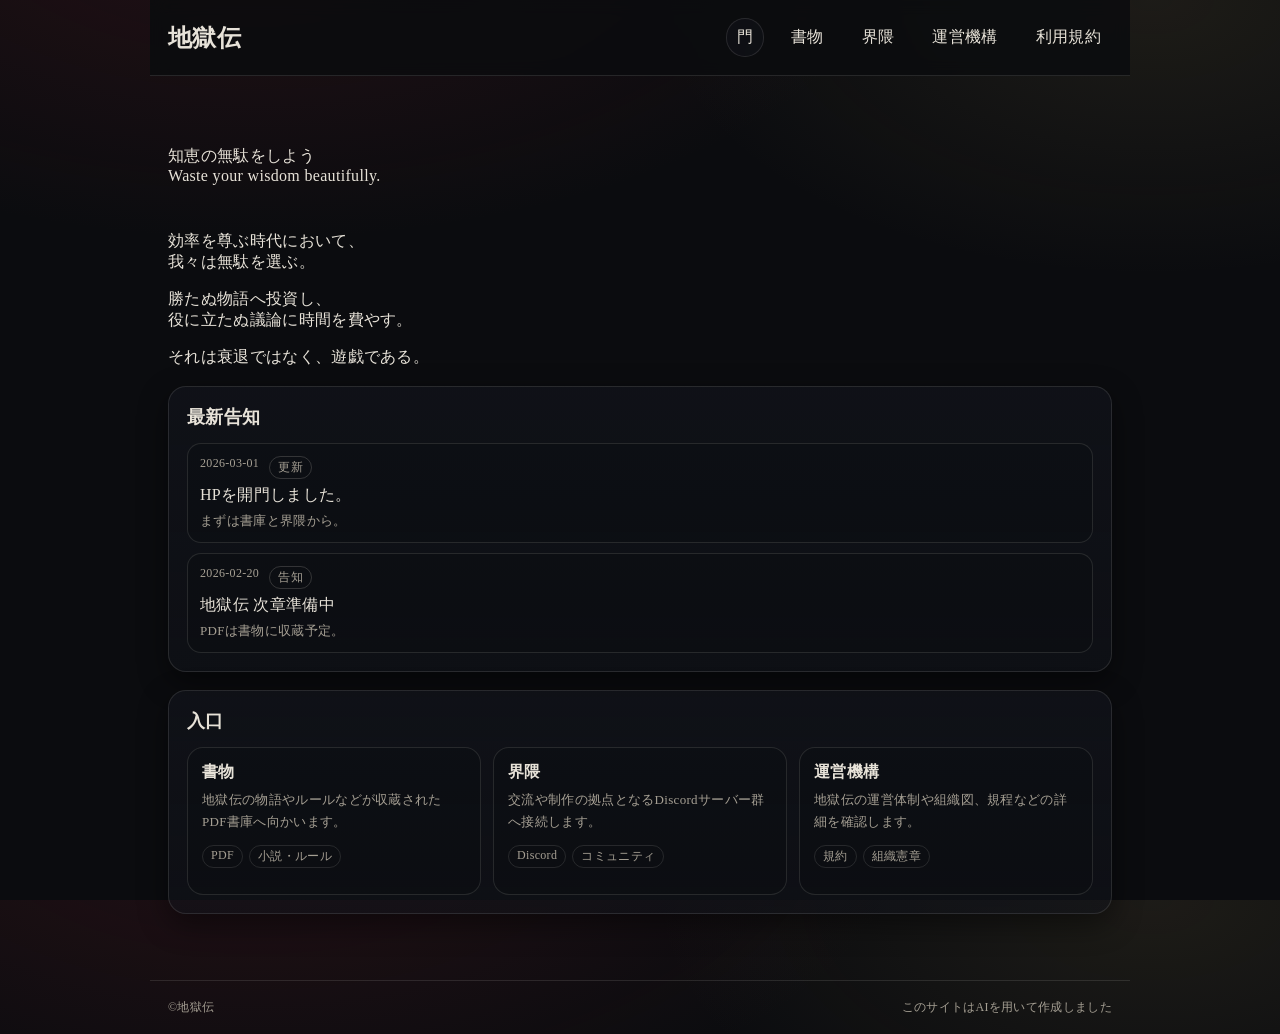
==== index.html @ cf4b182b "Initial commit for Vercel deployment" ====
<!doctype html>
<html lang="ja">

<head>
  <meta charset="utf-8">
  <meta name="viewport" content="width=device-width,initial-scale=1">
  <title>知恵の無駄をしよう｜地獄伝</title>
  <link rel="stylesheet" href="assets/style.css">
</head>

<body>

  <div class="noise"></div>

  <header class="wrap header">
    <div class="brand">地獄伝</div>
    <nav class="nav">
      <a href="index.html" aria-current="page">門</a>
      <a href="scroll.html">書物</a>
      <a href="realms.html">界隈</a>
      <a href="order.html">運営機構</a>
      <a href="terms.html">利用規約</a>
    </nav>
  </header>

  <main class="wrap">

    <section class="hero center">
      <div class="vertical">
        知恵の無駄をしよう
      </div>
      <div class="subtitle">
        Waste your wisdom beautifully.
      </div>
    </section>

    <section class="manifestoBlock">
      <p>
        効率を尊ぶ時代において、<br>
        我々は無駄を選ぶ。
      </p>
      <p>
        勝たぬ物語へ投資し、<br>
        役に立たぬ議論に時間を費やす。
      </p>
      <p class="small">
        それは衰退ではなく、遊戯である。
      </p>
    </section>

    <section class="panel">
      <h2>最新告知</h2>
      <div id="newsList" class="list"></div>
    </section>

    <section class="panel">
      <div class="panelHead">
        <h2>入口</h2>
      </div>
      <div class="grid">
        <a class="card" href="scroll.html" style="display:block;">
          <h3 class="title">書物</h3>
          <p class="desc">地獄伝の物語やルールなどが収蔵されたPDF書庫へ向かいます。</p>
          <div class="tags">
            <span class="tag">PDF</span>
            <span class="tag">小説・ルール</span>
          </div>
        </a>
        <a class="card" href="realms.html" style="display:block;">
          <h3 class="title">界隈</h3>
          <p class="desc">交流や制作の拠点となるDiscordサーバー群へ接続します。</p>
          <div class="tags">
            <span class="tag">Discord</span>
            <span class="tag">コミュニティ</span>
          </div>
        </a>
        <a class="card" href="order.html" style="display:block;">
          <h3 class="title">運営機構</h3>
          <p class="desc">地獄伝の運営体制や組織図、規程などの詳細を確認します。</p>
          <div class="tags">
            <span class="tag">規約</span>
            <span class="tag">組織憲章</span>
          </div>
        </a>
      </div>
    </section>

  </main>

  <footer class="wrap footer" style="display:flex; justify-content:space-between; align-items:center;">
    <span class="muted">©地獄伝</span>
    <span class="muted" style="font-size:12px;">このサイトはAIを用いて作成しました</span>
  </footer>

  <script src="assets/data.js"></script>
  <script src="assets/app.js"></script>
  <script>renderNews(3);</script>
</body>

</html>
---- assets/style.css ----
/* assets/style.css */
:root {
  --bg: #0b0c0f;
  /* 墨黒 */
  --paper: #11131a;
  /* 墨の層 */
  --text: #e7e2d8;
  /* 生成り */
  --muted: #a59f93;
  --crimson: #7a1f2b;
  /* 深紅 */
  --gold: #8a7a4b;
  /* 鈍金 */
  --line: rgba(231, 226, 216, .12);
  --shadow: 0 10px 30px rgba(0, 0, 0, .45);
}

* {
  box-sizing: border-box
}

html,
body {
  height: 100%
}

body {
  margin: 0;
  background: radial-gradient(1200px 600px at 20% -10%, rgba(122, 31, 43, .22), transparent 55%),
    radial-gradient(900px 500px at 90% 0%, rgba(138, 122, 75, .14), transparent 55%),
    var(--bg);
  color: var(--text);
  font-family: "Hiragino Mincho ProN", "Yu Mincho", "Noto Serif JP", serif;
  letter-spacing: .02em;
}

a {
  color: inherit;
  text-decoration: none
}

a:hover {
  opacity: .9
}

.wrap {
  max-width: 980px;
  margin: 0 auto;
  padding: 18px 18px
}

.header {
  display: flex;
  align-items: center;
  justify-content: space-between;
  border-bottom: 1px solid var(--line);
  position: sticky;
  top: 0;
  background: rgba(11, 12, 15, .85);
  backdrop-filter: blur(8px);
}

.brand {
  font-size: 24px;
  font-weight: bold;
  color: var(--text)
}

.nav {
  display: flex;
  gap: 16px
}

.nav a {
  padding: 8px 10px;
  border: 1px solid transparent;
  border-radius: 999px
}

.nav a[aria-current="page"] {
  border-color: var(--line);
  background: rgba(17, 19, 26, .6)
}

.hero {
  padding: 52px 0 30px
}

.slogan {
  font-size: 42px;
  margin: 0 0 14px;
  text-shadow: 0 2px 0 rgba(0, 0, 0, .5);
}

.manifesto {
  margin: 0 0 10px;
  color: var(--text);
  line-height: 1.9;
}

.sub {
  color: var(--muted);
  font-size: 13px
}

.panel {
  margin: 18px 0;
  padding: 18px;
  border: 1px solid var(--line);
  border-radius: 18px;
  background: linear-gradient(180deg, rgba(17, 19, 26, .78), rgba(17, 19, 26, .56));
  box-shadow: var(--shadow);
}

.panelHead {
  display: flex;
  align-items: center;
  justify-content: space-between
}

.panel h2 {
  margin: 0;
  font-size: 18px
}

.more {
  color: var(--muted);
  font-size: 13px;
  border-bottom: 1px solid transparent
}

.more:hover {
  border-bottom-color: var(--line)
}

.list {
  display: flex;
  flex-direction: column;
  gap: 10px;
  margin-top: 14px
}

.item {
  padding: 12px 12px;
  border: 1px solid var(--line);
  border-radius: 14px;
  background: rgba(11, 12, 15, .35);
}

.item .meta {
  font-size: 12px;
  color: var(--muted);
  display: flex;
  gap: 10px
}

.badge {
  display: inline-flex;
  align-items: center;
  padding: 2px 8px;
  border-radius: 999px;
  border: 1px solid rgba(231, 226, 216, .18);
  color: var(--muted);
  font-size: 12px
}

.badge.crimson {
  border-color: rgba(122, 31, 43, .5);
  color: #d4b5ba
}

.badge.gold {
  border-color: rgba(138, 122, 75, .5);
  color: #d8d0b3
}

.searchRow {
  margin-top: 14px
}

.input {
  width: 100%;
  padding: 12px 14px;
  border-radius: 14px;
  border: 1px solid var(--line);
  outline: none;
  color: var(--text);
  background: rgba(11, 12, 15, .35);
  font-family: inherit;
}

.grid {
  margin-top: 14px;
  display: grid;
  grid-template-columns: repeat(3, 1fr);
  gap: 12px;
}

.card {
  padding: 14px;
  border-radius: 16px;
  border: 1px solid var(--line);
  background: rgba(11, 12, 15, .35);
  transition: transform .12s ease;
}

.card:hover {
  transform: translateY(-2px);
  border-color: rgba(122, 31, 43, .5);
}

.card .title {
  font-size: 16px;
  margin: 0 0 6px
}

.card .desc {
  margin: 0 0 12px;
  color: var(--muted);
  font-size: 13px;
  line-height: 1.7
}

.tags {
  display: flex;
  flex-wrap: wrap;
  gap: 6px;
  margin: 0 0 12px
}

.tag {
  font-size: 12px;
  color: var(--muted);
  border: 1px solid var(--line);
  border-radius: 999px;
  padding: 2px 8px
}

.btn {
  display: inline-flex;
  align-items: center;
  justify-content: center;
  padding: 10px 12px;
  border-radius: 12px;
  border: 1px solid rgba(122, 31, 43, .55);
  background: rgba(122, 31, 43, .18);
}

.btn:hover {
  background: rgba(122, 31, 43, .26)
}

.note {
  margin: 10px 4px 0;
  color: var(--muted);
  font-size: 12px
}

.footer {
  border-top: 1px solid var(--line);
  margin-top: 30px
}

.muted {
  color: var(--muted);
  font-size: 12px
}

@media (max-width: 860px) {
  .grid {
    grid-template-columns: 1fr
  }

  .slogan {
    font-size: 34px
  }
}
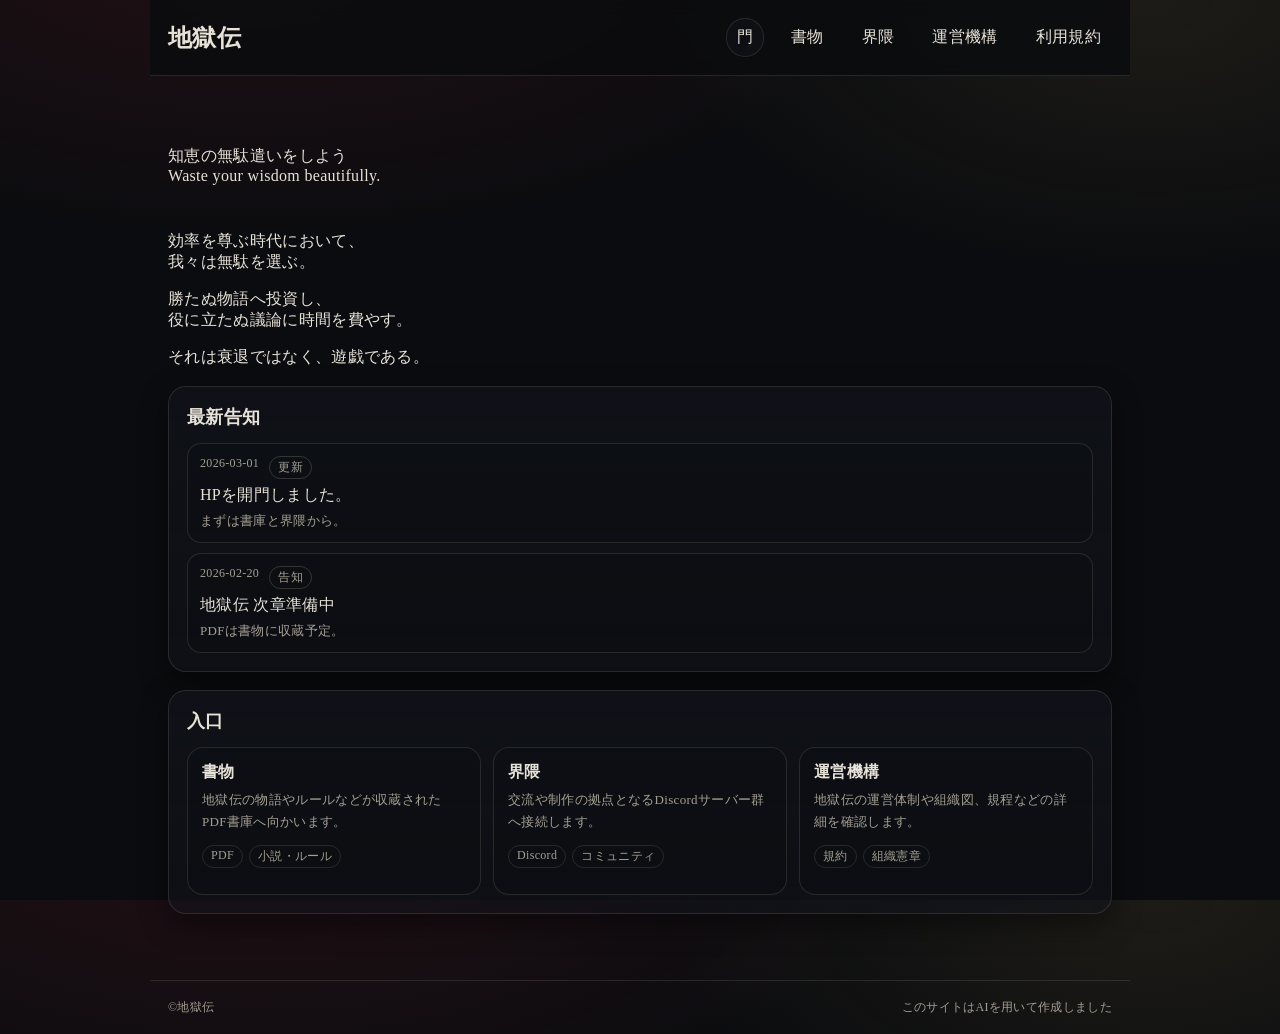
==== commit 9da2bd76: "Add files via upload" ====
--- a/index.html
+++ b/index.html
@@ -1,100 +1,101 @@
-<!doctype html>
-<html lang="ja">
-
-<head>
-  <meta charset="utf-8">
-  <meta name="viewport" content="width=device-width,initial-scale=1">
-  <title>知恵の無駄をしよう｜地獄伝</title>
-  <link rel="stylesheet" href="assets/style.css">
-</head>
-
-<body>
-
-  <div class="noise"></div>
-
-  <header class="wrap header">
-    <div class="brand">地獄伝</div>
-    <nav class="nav">
-      <a href="index.html" aria-current="page">門</a>
-      <a href="scroll.html">書物</a>
-      <a href="realms.html">界隈</a>
-      <a href="order.html">運営機構</a>
-      <a href="terms.html">利用規約</a>
-    </nav>
-  </header>
-
-  <main class="wrap">
-
-    <section class="hero center">
-      <div class="vertical">
-        知恵の無駄をしよう
-      </div>
-      <div class="subtitle">
-        Waste your wisdom beautifully.
-      </div>
-    </section>
-
-    <section class="manifestoBlock">
-      <p>
-        効率を尊ぶ時代において、<br>
-        我々は無駄を選ぶ。
-      </p>
-      <p>
-        勝たぬ物語へ投資し、<br>
-        役に立たぬ議論に時間を費やす。
-      </p>
-      <p class="small">
-        それは衰退ではなく、遊戯である。
-      </p>
-    </section>
-
-    <section class="panel">
-      <h2>最新告知</h2>
-      <div id="newsList" class="list"></div>
-    </section>
-
-    <section class="panel">
-      <div class="panelHead">
-        <h2>入口</h2>
-      </div>
-      <div class="grid">
-        <a class="card" href="scroll.html" style="display:block;">
-          <h3 class="title">書物</h3>
-          <p class="desc">地獄伝の物語やルールなどが収蔵されたPDF書庫へ向かいます。</p>
-          <div class="tags">
-            <span class="tag">PDF</span>
-            <span class="tag">小説・ルール</span>
-          </div>
-        </a>
-        <a class="card" href="realms.html" style="display:block;">
-          <h3 class="title">界隈</h3>
-          <p class="desc">交流や制作の拠点となるDiscordサーバー群へ接続します。</p>
-          <div class="tags">
-            <span class="tag">Discord</span>
-            <span class="tag">コミュニティ</span>
-          </div>
-        </a>
-        <a class="card" href="order.html" style="display:block;">
-          <h3 class="title">運営機構</h3>
-          <p class="desc">地獄伝の運営体制や組織図、規程などの詳細を確認します。</p>
-          <div class="tags">
-            <span class="tag">規約</span>
-            <span class="tag">組織憲章</span>
-          </div>
-        </a>
-      </div>
-    </section>
-
-  </main>
-
-  <footer class="wrap footer" style="display:flex; justify-content:space-between; align-items:center;">
-    <span class="muted">©地獄伝</span>
-    <span class="muted" style="font-size:12px;">このサイトはAIを用いて作成しました</span>
-  </footer>
-
-  <script src="assets/data.js"></script>
-  <script src="assets/app.js"></script>
-  <script>renderNews(3);</script>
-</body>
-
+<!doctype html>
+<html lang="ja">
+
+<head>
+  <meta charset="utf-8">
+  <meta name="viewport" content="width=device-width,initial-scale=1">
+  <title>門｜地獄伝</title>
+  <link rel="icon" href="images/favicon.jpeg">
+  <link rel="stylesheet" href="assets/style.css">
+</head>
+
+<body>
+
+  <div class="noise"></div>
+
+  <header class="wrap header">
+    <div class="brand">地獄伝</div>
+    <nav class="nav">
+      <a href="index.html" aria-current="page">門</a>
+      <a href="scroll.html">書物</a>
+      <a href="realms.html">界隈</a>
+      <a href="order.html">運営機構</a>
+      <a href="terms.html">利用規約</a>
+    </nav>
+  </header>
+
+  <main class="wrap">
+
+    <section class="hero center">
+      <div class="vertical">
+        知恵の無駄遣いをしよう
+      </div>
+      <div class="subtitle">
+        Waste your wisdom beautifully.
+      </div>
+    </section>
+
+    <section class="manifestoBlock">
+      <p>
+        効率を尊ぶ時代において、<br>
+        我々は無駄を選ぶ。
+      </p>
+      <p>
+        勝たぬ物語へ投資し、<br>
+        役に立たぬ議論に時間を費やす。
+      </p>
+      <p class="small">
+        それは衰退ではなく、遊戯である。
+      </p>
+    </section>
+
+    <section class="panel">
+      <h2>最新告知</h2>
+      <div id="newsList" class="list"></div>
+    </section>
+
+    <section class="panel">
+      <div class="panelHead">
+        <h2>入口</h2>
+      </div>
+      <div class="grid">
+        <a class="card" href="scroll.html" style="display:block;">
+          <h3 class="title">書物</h3>
+          <p class="desc">地獄伝の物語やルールなどが収蔵されたPDF書庫へ向かいます。</p>
+          <div class="tags">
+            <span class="tag">PDF</span>
+            <span class="tag">小説・ルール</span>
+          </div>
+        </a>
+        <a class="card" href="realms.html" style="display:block;">
+          <h3 class="title">界隈</h3>
+          <p class="desc">交流や制作の拠点となるDiscordサーバー群へ接続します。</p>
+          <div class="tags">
+            <span class="tag">Discord</span>
+            <span class="tag">コミュニティ</span>
+          </div>
+        </a>
+        <a class="card" href="order.html" style="display:block;">
+          <h3 class="title">運営機構</h3>
+          <p class="desc">地獄伝の運営体制や組織図、規程などの詳細を確認します。</p>
+          <div class="tags">
+            <span class="tag">規約</span>
+            <span class="tag">組織憲章</span>
+          </div>
+        </a>
+      </div>
+    </section>
+
+  </main>
+
+  <footer class="wrap footer" style="display:flex; justify-content:space-between; align-items:center;">
+    <span class="muted">©地獄伝</span>
+    <span class="muted" style="font-size:12px;">このサイトはAIを用いて作成しました</span>
+  </footer>
+
+  <script src="assets/data.js"></script>
+  <script src="assets/app.js"></script>
+  <script>renderNews(3);</script>
+</body>
+
 </html>
--- a/assets/style.css
+++ b/assets/style.css
@@ -1,277 +1,351 @@
-/* assets/style.css */
-:root {
-  --bg: #0b0c0f;
-  /* 墨黒 */
-  --paper: #11131a;
-  /* 墨の層 */
-  --text: #e7e2d8;
-  /* 生成り */
-  --muted: #a59f93;
-  --crimson: #7a1f2b;
-  /* 深紅 */
-  --gold: #8a7a4b;
-  /* 鈍金 */
-  --line: rgba(231, 226, 216, .12);
-  --shadow: 0 10px 30px rgba(0, 0, 0, .45);
-}
-
-* {
-  box-sizing: border-box
-}
-
-html,
-body {
-  height: 100%
-}
-
-body {
-  margin: 0;
-  background: radial-gradient(1200px 600px at 20% -10%, rgba(122, 31, 43, .22), transparent 55%),
-    radial-gradient(900px 500px at 90% 0%, rgba(138, 122, 75, .14), transparent 55%),
-    var(--bg);
-  color: var(--text);
-  font-family: "Hiragino Mincho ProN", "Yu Mincho", "Noto Serif JP", serif;
-  letter-spacing: .02em;
-}
-
-a {
-  color: inherit;
-  text-decoration: none
-}
-
-a:hover {
-  opacity: .9
-}
-
-.wrap {
-  max-width: 980px;
-  margin: 0 auto;
-  padding: 18px 18px
-}
-
-.header {
-  display: flex;
-  align-items: center;
-  justify-content: space-between;
-  border-bottom: 1px solid var(--line);
-  position: sticky;
-  top: 0;
-  background: rgba(11, 12, 15, .85);
-  backdrop-filter: blur(8px);
-}
-
-.brand {
-  font-size: 24px;
-  font-weight: bold;
-  color: var(--text)
-}
-
-.nav {
-  display: flex;
-  gap: 16px
-}
-
-.nav a {
-  padding: 8px 10px;
-  border: 1px solid transparent;
-  border-radius: 999px
-}
-
-.nav a[aria-current="page"] {
-  border-color: var(--line);
-  background: rgba(17, 19, 26, .6)
-}
-
-.hero {
-  padding: 52px 0 30px
-}
-
-.slogan {
-  font-size: 42px;
-  margin: 0 0 14px;
-  text-shadow: 0 2px 0 rgba(0, 0, 0, .5);
-}
-
-.manifesto {
-  margin: 0 0 10px;
-  color: var(--text);
-  line-height: 1.9;
-}
-
-.sub {
-  color: var(--muted);
-  font-size: 13px
-}
-
-.panel {
-  margin: 18px 0;
-  padding: 18px;
-  border: 1px solid var(--line);
-  border-radius: 18px;
-  background: linear-gradient(180deg, rgba(17, 19, 26, .78), rgba(17, 19, 26, .56));
-  box-shadow: var(--shadow);
-}
-
-.panelHead {
-  display: flex;
-  align-items: center;
-  justify-content: space-between
-}
-
-.panel h2 {
-  margin: 0;
-  font-size: 18px
-}
-
-.more {
-  color: var(--muted);
-  font-size: 13px;
-  border-bottom: 1px solid transparent
-}
-
-.more:hover {
-  border-bottom-color: var(--line)
-}
-
-.list {
-  display: flex;
-  flex-direction: column;
-  gap: 10px;
-  margin-top: 14px
-}
-
-.item {
-  padding: 12px 12px;
-  border: 1px solid var(--line);
-  border-radius: 14px;
-  background: rgba(11, 12, 15, .35);
-}
-
-.item .meta {
-  font-size: 12px;
-  color: var(--muted);
-  display: flex;
-  gap: 10px
-}
-
-.badge {
-  display: inline-flex;
-  align-items: center;
-  padding: 2px 8px;
-  border-radius: 999px;
-  border: 1px solid rgba(231, 226, 216, .18);
-  color: var(--muted);
-  font-size: 12px
-}
-
-.badge.crimson {
-  border-color: rgba(122, 31, 43, .5);
-  color: #d4b5ba
-}
-
-.badge.gold {
-  border-color: rgba(138, 122, 75, .5);
-  color: #d8d0b3
-}
-
-.searchRow {
-  margin-top: 14px
-}
-
-.input {
-  width: 100%;
-  padding: 12px 14px;
-  border-radius: 14px;
-  border: 1px solid var(--line);
-  outline: none;
-  color: var(--text);
-  background: rgba(11, 12, 15, .35);
-  font-family: inherit;
-}
-
-.grid {
-  margin-top: 14px;
-  display: grid;
-  grid-template-columns: repeat(3, 1fr);
-  gap: 12px;
-}
-
-.card {
-  padding: 14px;
-  border-radius: 16px;
-  border: 1px solid var(--line);
-  background: rgba(11, 12, 15, .35);
-  transition: transform .12s ease;
-}
-
-.card:hover {
-  transform: translateY(-2px);
-  border-color: rgba(122, 31, 43, .5);
-}
-
-.card .title {
-  font-size: 16px;
-  margin: 0 0 6px
-}
-
-.card .desc {
-  margin: 0 0 12px;
-  color: var(--muted);
-  font-size: 13px;
-  line-height: 1.7
-}
-
-.tags {
-  display: flex;
-  flex-wrap: wrap;
-  gap: 6px;
-  margin: 0 0 12px
-}
-
-.tag {
-  font-size: 12px;
-  color: var(--muted);
-  border: 1px solid var(--line);
-  border-radius: 999px;
-  padding: 2px 8px
-}
-
-.btn {
-  display: inline-flex;
-  align-items: center;
-  justify-content: center;
-  padding: 10px 12px;
-  border-radius: 12px;
-  border: 1px solid rgba(122, 31, 43, .55);
-  background: rgba(122, 31, 43, .18);
-}
-
-.btn:hover {
-  background: rgba(122, 31, 43, .26)
-}
-
-.note {
-  margin: 10px 4px 0;
-  color: var(--muted);
-  font-size: 12px
-}
-
-.footer {
-  border-top: 1px solid var(--line);
-  margin-top: 30px
-}
-
-.muted {
-  color: var(--muted);
-  font-size: 12px
-}
-
-@media (max-width: 860px) {
-  .grid {
-    grid-template-columns: 1fr
-  }
-
-  .slogan {
-    font-size: 34px
-  }
+/* assets/style.css */
+:root {
+  --bg: #0b0c0f;
+  /* 墨黒 */
+  --paper: #11131a;
+  /* 墨の層 */
+  --text: #e7e2d8;
+  /* 生成り */
+  --muted: #a59f93;
+  --crimson: #7a1f2b;
+  /* 深紅 */
+  --gold: #8a7a4b;
+  /* 鈍金 */
+  --line: rgba(231, 226, 216, .12);
+  --shadow: 0 10px 30px rgba(0, 0, 0, .45);
+}
+
+* {
+  box-sizing: border-box
+}
+
+html,
+body {
+  height: 100%
+}
+
+body {
+  margin: 0;
+  background: radial-gradient(1200px 600px at 20% -10%, rgba(122, 31, 43, .22), transparent 55%),
+    radial-gradient(900px 500px at 90% 0%, rgba(138, 122, 75, .14), transparent 55%),
+    var(--bg);
+  color: var(--text);
+  font-family: "Hiragino Mincho ProN", "Yu Mincho", "Noto Serif JP", serif;
+  letter-spacing: .02em;
+}
+
+a {
+  color: inherit;
+  text-decoration: none
+}
+
+a:hover {
+  opacity: .9
+}
+
+.wrap {
+  max-width: 980px;
+  margin: 0 auto;
+  padding: 18px 18px
+}
+
+.header {
+  display: flex;
+  align-items: center;
+  justify-content: space-between;
+  border-bottom: 1px solid var(--line);
+  position: sticky;
+  top: 0;
+  background: rgba(11, 12, 15, .85);
+  backdrop-filter: blur(8px);
+}
+
+.brand {
+  font-size: 24px;
+  font-weight: bold;
+  color: var(--text)
+}
+
+.nav {
+  display: flex;
+  gap: 16px
+}
+
+.nav a {
+  padding: 8px 10px;
+  border: 1px solid transparent;
+  border-radius: 999px
+}
+
+.nav a[aria-current="page"] {
+  border-color: var(--line);
+  background: rgba(17, 19, 26, .6)
+}
+
+.hero {
+  padding: 52px 0 30px
+}
+
+.slogan {
+  font-size: 42px;
+  margin: 0 0 14px;
+  text-shadow: 0 2px 0 rgba(0, 0, 0, .5);
+}
+
+.manifesto {
+  margin: 0 0 10px;
+  color: var(--text);
+  line-height: 1.9;
+}
+
+.sub {
+  color: var(--muted);
+  font-size: 13px
+}
+
+.panel {
+  margin: 18px 0;
+  padding: 18px;
+  border: 1px solid var(--line);
+  border-radius: 18px;
+  background: linear-gradient(180deg, rgba(17, 19, 26, .78), rgba(17, 19, 26, .56));
+  box-shadow: var(--shadow);
+}
+
+.panelHead {
+  display: flex;
+  align-items: center;
+  justify-content: space-between
+}
+
+.panel h2 {
+  margin: 0;
+  font-size: 18px
+}
+
+.more {
+  color: var(--muted);
+  font-size: 13px;
+  border-bottom: 1px solid transparent
+}
+
+.more:hover {
+  border-bottom-color: var(--line)
+}
+
+.list {
+  display: flex;
+  flex-direction: column;
+  gap: 10px;
+  margin-top: 14px
+}
+
+.item {
+  padding: 12px 12px;
+  border: 1px solid var(--line);
+  border-radius: 14px;
+  background: rgba(11, 12, 15, .35);
+}
+
+.item .meta {
+  font-size: 12px;
+  color: var(--muted);
+  display: flex;
+  gap: 10px
+}
+
+.badge {
+  display: inline-flex;
+  align-items: center;
+  padding: 2px 8px;
+  border-radius: 999px;
+  border: 1px solid rgba(231, 226, 216, .18);
+  color: var(--muted);
+  font-size: 12px
+}
+
+.badge.crimson {
+  border-color: rgba(122, 31, 43, .5);
+  color: #d4b5ba
+}
+
+.badge.gold {
+  border-color: rgba(138, 122, 75, .5);
+  color: #d8d0b3
+}
+
+.searchRow {
+  margin-top: 14px
+}
+
+.input {
+  width: 100%;
+  padding: 12px 14px;
+  border-radius: 14px;
+  border: 1px solid var(--line);
+  outline: none;
+  color: var(--text);
+  background: rgba(11, 12, 15, .35);
+  font-family: inherit;
+}
+
+.grid {
+  margin-top: 14px;
+  display: grid;
+  grid-template-columns: repeat(3, 1fr);
+  gap: 12px;
+}
+
+.card {
+  padding: 14px;
+  border-radius: 16px;
+  border: 1px solid var(--line);
+  background: rgba(11, 12, 15, .35);
+  transition: transform .12s ease;
+}
+
+.card:hover {
+  transform: translateY(-2px);
+  border-color: rgba(122, 31, 43, .5);
+}
+
+.card .title {
+  font-size: 16px;
+  margin: 0 0 6px
+}
+
+.card .desc {
+  margin: 0 0 12px;
+  color: var(--muted);
+  font-size: 13px;
+  line-height: 1.7
+}
+
+.tags {
+  display: flex;
+  flex-wrap: wrap;
+  gap: 6px;
+  margin: 0 0 12px
+}
+
+.tag {
+  font-size: 12px;
+  color: var(--muted);
+  border: 1px solid var(--line);
+  border-radius: 999px;
+  padding: 2px 8px
+}
+
+.btn {
+  display: inline-flex;
+  align-items: center;
+  justify-content: center;
+  padding: 10px 12px;
+  border-radius: 12px;
+  border: 1px solid rgba(122, 31, 43, .55);
+  background: rgba(122, 31, 43, .18);
+}
+
+.btn:hover {
+  background: rgba(122, 31, 43, .26)
+}
+
+.note {
+  margin: 10px 4px 0;
+  color: var(--muted);
+  font-size: 12px
+}
+
+.footer {
+  border-top: 1px solid var(--line);
+  margin-top: 30px
+}
+
+.muted {
+  color: var(--muted);
+  font-size: 12px
+}
+
+@media (max-width: 860px) {
+  .grid {
+    grid-template-columns: 1fr
+  }
+
+  .slogan {
+    font-size: 34px
+  }
+}
+
+/* モバイル対応 */
+@media (max-width: 600px) {
+
+  /* ヘッダーを縦並びにしてサイズを縮小 */
+  .header {
+    flex-direction: column;
+    gap: 6px;
+    padding: 10px 14px;
+  }
+
+  .brand {
+    font-size: 18px;
+  }
+
+  .nav {
+    gap: 4px;
+    flex-wrap: wrap;
+    justify-content: center;
+  }
+
+  .nav a {
+    font-size: 12px;
+    padding: 4px 8px;
+  }
+
+  /* ヒーロー */
+  .slogan {
+    font-size: 24px;
+  }
+
+  .hero {
+    padding: 28px 0 16px;
+  }
+
+  /* パネル */
+  .panel {
+    padding: 12px;
+    margin: 12px 0;
+  }
+
+  .panel h2 {
+    font-size: 16px;
+  }
+
+  /* 組織図のスケーリング＋文字縮小 */
+  .org-chart {
+    transform: scale(0.6);
+    transform-origin: top center;
+    margin-bottom: -120px;
+    font-size: 12px;
+  }
+
+  .org-chart div[style*="font-size:16px"] {
+    font-size: 13px !important;
+    padding: 8px 14px !important;
+  }
+
+  .org-chart div[style*="font-size:14px"] {
+    font-size: 11px !important;
+    padding: 8px 10px !important;
+  }
+
+  .org-chart div[style*="font-size:12px"] {
+    font-size: 10px !important;
+  }
+
+  /* フッター */
+  .footer {
+    flex-direction: column;
+    gap: 4px;
+    text-align: center;
+  }
 }
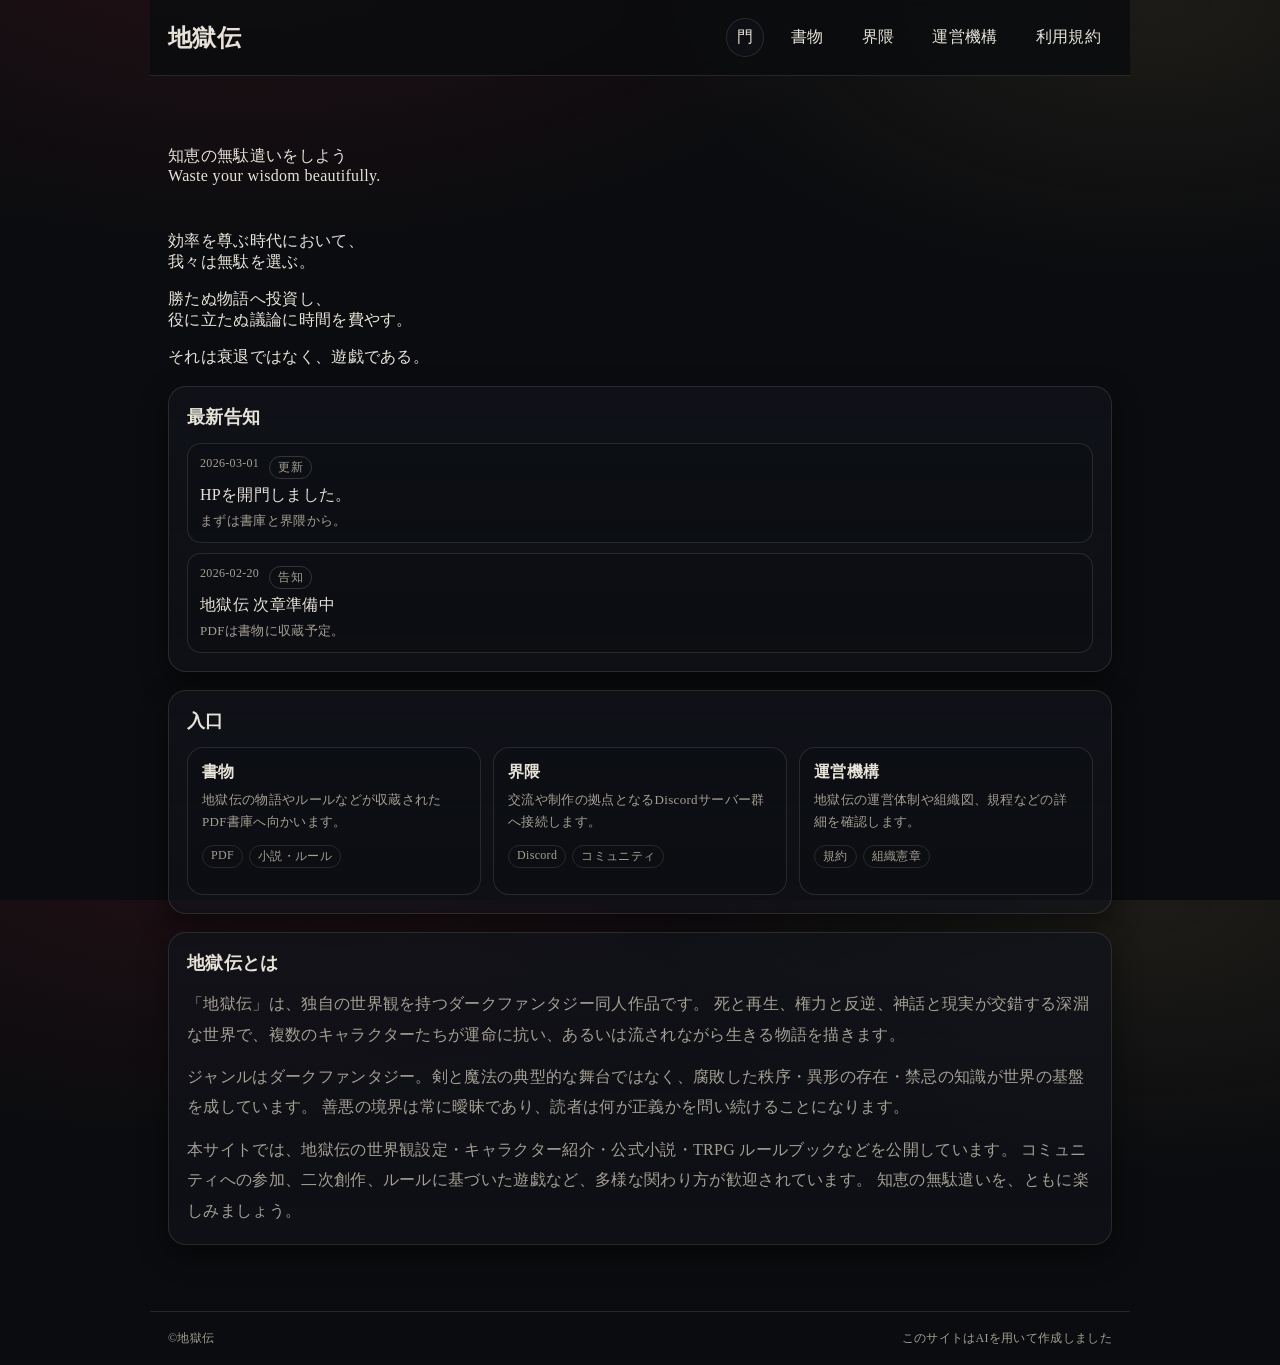
==== commit 47512c84: "Add SEO metadata, robots.txt, sitemap.xml, and about section - index.html: title, description, keywo" ====
--- a/index.html
+++ b/index.html
@@ -1,101 +1,134 @@
-<!doctype html>
-<html lang="ja">
-
-<head>
-  <meta charset="utf-8">
-  <meta name="viewport" content="width=device-width,initial-scale=1">
-  <title>門｜地獄伝</title>
-  <link rel="icon" href="images/favicon.jpeg">
-  <link rel="stylesheet" href="assets/style.css">
-</head>
-
-<body>
-
-  <div class="noise"></div>
-
-  <header class="wrap header">
-    <div class="brand">地獄伝</div>
-    <nav class="nav">
-      <a href="index.html" aria-current="page">門</a>
-      <a href="scroll.html">書物</a>
-      <a href="realms.html">界隈</a>
-      <a href="order.html">運営機構</a>
-      <a href="terms.html">利用規約</a>
-    </nav>
-  </header>
-
-  <main class="wrap">
-
-    <section class="hero center">
-      <div class="vertical">
-        知恵の無駄遣いをしよう
-      </div>
-      <div class="subtitle">
-        Waste your wisdom beautifully.
-      </div>
-    </section>
-
-    <section class="manifestoBlock">
-      <p>
-        効率を尊ぶ時代において、<br>
-        我々は無駄を選ぶ。
-      </p>
-      <p>
-        勝たぬ物語へ投資し、<br>
-        役に立たぬ議論に時間を費やす。
-      </p>
-      <p class="small">
-        それは衰退ではなく、遊戯である。
-      </p>
-    </section>
-
-    <section class="panel">
-      <h2>最新告知</h2>
-      <div id="newsList" class="list"></div>
-    </section>
-
-    <section class="panel">
-      <div class="panelHead">
-        <h2>入口</h2>
-      </div>
-      <div class="grid">
-        <a class="card" href="scroll.html" style="display:block;">
-          <h3 class="title">書物</h3>
-          <p class="desc">地獄伝の物語やルールなどが収蔵されたPDF書庫へ向かいます。</p>
-          <div class="tags">
-            <span class="tag">PDF</span>
-            <span class="tag">小説・ルール</span>
-          </div>
-        </a>
-        <a class="card" href="realms.html" style="display:block;">
-          <h3 class="title">界隈</h3>
-          <p class="desc">交流や制作の拠点となるDiscordサーバー群へ接続します。</p>
-          <div class="tags">
-            <span class="tag">Discord</span>
-            <span class="tag">コミュニティ</span>
-          </div>
-        </a>
-        <a class="card" href="order.html" style="display:block;">
-          <h3 class="title">運営機構</h3>
-          <p class="desc">地獄伝の運営体制や組織図、規程などの詳細を確認します。</p>
-          <div class="tags">
-            <span class="tag">規約</span>
-            <span class="tag">組織憲章</span>
-          </div>
-        </a>
-      </div>
-    </section>
-
-  </main>
-
-  <footer class="wrap footer" style="display:flex; justify-content:space-between; align-items:center;">
-    <span class="muted">©地獄伝</span>
-    <span class="muted" style="font-size:12px;">このサイトはAIを用いて作成しました</span>
-  </footer>
-
-  <script src="assets/data.js"></script>
-  <script src="assets/app.js"></script>
-  <script>renderNews(3);</script>
-</body>
-
+<!doctype html>
+<html lang="ja">
+
+<head>
+  <meta charset="utf-8">
+  <meta name="viewport" content="width=device-width,initial-scale=1">
+  <title>地獄伝 Official Site</title>
+  <meta name="description" content="同人作品「地獄伝」の公式サイト。キャラクター紹介、世界観設定、小説を掲載。">
+  <meta name="keywords" content="地獄伝, 同人, 小説, ダークファンタジー, オリジナル作品">
+  <meta name="robots" content="index, follow">
+  <link rel="canonical" href="https://jigokuden-official.vercel.app/">
+  <meta property="og:type" content="website">
+  <meta property="og:url" content="https://jigokuden-official.vercel.app/">
+  <meta property="og:title" content="地獄伝 Official Site">
+  <meta property="og:description" content="同人作品「地獄伝」の公式サイト。キャラクター紹介、世界観設定、小説を掲載。">
+  <meta property="og:locale" content="ja_JP">
+  <meta name="twitter:card" content="summary">
+  <meta name="twitter:title" content="地獄伝 Official Site">
+  <meta name="twitter:description" content="同人作品「地獄伝」の公式サイト。キャラクター紹介、世界観設定、小説を掲載。">
+  <link rel="icon" href="images/favicon.jpeg">
+  <link rel="stylesheet" href="assets/style.css">
+</head>
+
+<body>
+
+  <div class="noise"></div>
+
+  <header class="wrap header">
+    <div class="brand">地獄伝</div>
+    <nav class="nav">
+      <a href="index.html" aria-current="page">門</a>
+      <a href="scroll.html">書物</a>
+      <a href="realms.html">界隈</a>
+      <a href="order.html">運営機構</a>
+      <a href="terms.html">利用規約</a>
+    </nav>
+  </header>
+
+  <main class="wrap">
+
+    <section class="hero center">
+      <h1 class="vertical" style="font-weight:inherit; margin:0; font-size:inherit; letter-spacing:inherit;">
+        知恵の無駄遣いをしよう
+      </h1>
+      <div class="subtitle">
+        Waste your wisdom beautifully.
+      </div>
+    </section>
+
+    <section class="manifestoBlock">
+      <p>
+        効率を尊ぶ時代において、<br>
+        我々は無駄を選ぶ。
+      </p>
+      <p>
+        勝たぬ物語へ投資し、<br>
+        役に立たぬ議論に時間を費やす。
+      </p>
+      <p class="small">
+        それは衰退ではなく、遊戯である。
+      </p>
+    </section>
+
+    <section class="panel">
+      <h2>最新告知</h2>
+      <div id="newsList" class="list"></div>
+    </section>
+
+    <section class="panel">
+      <div class="panelHead">
+        <h2>入口</h2>
+      </div>
+      <div class="grid">
+        <a class="card" href="scroll.html" style="display:block;">
+          <h3 class="title">書物</h3>
+          <p class="desc">地獄伝の物語やルールなどが収蔵されたPDF書庫へ向かいます。</p>
+          <div class="tags">
+            <span class="tag">PDF</span>
+            <span class="tag">小説・ルール</span>
+          </div>
+        </a>
+        <a class="card" href="realms.html" style="display:block;">
+          <h3 class="title">界隈</h3>
+          <p class="desc">交流や制作の拠点となるDiscordサーバー群へ接続します。</p>
+          <div class="tags">
+            <span class="tag">Discord</span>
+            <span class="tag">コミュニティ</span>
+          </div>
+        </a>
+        <a class="card" href="order.html" style="display:block;">
+          <h3 class="title">運営機構</h3>
+          <p class="desc">地獄伝の運営体制や組織図、規程などの詳細を確認します。</p>
+          <div class="tags">
+            <span class="tag">規約</span>
+            <span class="tag">組織憲章</span>
+          </div>
+        </a>
+      </div>
+    </section>
+
+    <section class="panel" id="about">
+      <div class="panelHead">
+        <h2>地獄伝とは</h2>
+      </div>
+      <div style="margin-top:14px; line-height:1.9; color:var(--muted);">
+        <p style="margin:0 0 12px;">
+          「地獄伝」は、独自の世界観を持つダークファンタジー同人作品です。
+          死と再生、権力と反逆、神話と現実が交錯する深淵な世界で、複数のキャラクターたちが運命に抗い、あるいは流されながら生きる物語を描きます。
+        </p>
+        <p style="margin:0 0 12px;">
+          ジャンルはダークファンタジー。剣と魔法の典型的な舞台ではなく、腐敗した秩序・異形の存在・禁忌の知識が世界の基盤を成しています。
+          善悪の境界は常に曖昧であり、読者は何が正義かを問い続けることになります。
+        </p>
+        <p style="margin:0;">
+          本サイトでは、地獄伝の世界観設定・キャラクター紹介・公式小説・TRPG ルールブックなどを公開しています。
+          コミュニティへの参加、二次創作、ルールに基づいた遊戯など、多様な関わり方が歓迎されています。
+          知恵の無駄遣いを、ともに楽しみましょう。
+        </p>
+      </div>
+    </section>
+
+  </main>
+
+  <footer class="wrap footer" style="display:flex; justify-content:space-between; align-items:center;">
+    <span class="muted">©地獄伝</span>
+    <span class="muted" style="font-size:12px;">このサイトはAIを用いて作成しました</span>
+  </footer>
+
+  <script src="assets/data.js"></script>
+  <script src="assets/app.js"></script>
+  <script>renderNews(3);</script>
+</body>
+
 </html>
--- a/assets/style.css
+++ b/assets/style.css
@@ -1,351 +1,351 @@
-/* assets/style.css */
-:root {
-  --bg: #0b0c0f;
-  /* 墨黒 */
-  --paper: #11131a;
-  /* 墨の層 */
-  --text: #e7e2d8;
-  /* 生成り */
-  --muted: #a59f93;
-  --crimson: #7a1f2b;
-  /* 深紅 */
-  --gold: #8a7a4b;
-  /* 鈍金 */
-  --line: rgba(231, 226, 216, .12);
-  --shadow: 0 10px 30px rgba(0, 0, 0, .45);
-}
-
-* {
-  box-sizing: border-box
-}
-
-html,
-body {
-  height: 100%
-}
-
-body {
-  margin: 0;
-  background: radial-gradient(1200px 600px at 20% -10%, rgba(122, 31, 43, .22), transparent 55%),
-    radial-gradient(900px 500px at 90% 0%, rgba(138, 122, 75, .14), transparent 55%),
-    var(--bg);
-  color: var(--text);
-  font-family: "Hiragino Mincho ProN", "Yu Mincho", "Noto Serif JP", serif;
-  letter-spacing: .02em;
-}
-
-a {
-  color: inherit;
-  text-decoration: none
-}
-
-a:hover {
-  opacity: .9
-}
-
-.wrap {
-  max-width: 980px;
-  margin: 0 auto;
-  padding: 18px 18px
-}
-
-.header {
-  display: flex;
-  align-items: center;
-  justify-content: space-between;
-  border-bottom: 1px solid var(--line);
-  position: sticky;
-  top: 0;
-  background: rgba(11, 12, 15, .85);
-  backdrop-filter: blur(8px);
-}
-
-.brand {
-  font-size: 24px;
-  font-weight: bold;
-  color: var(--text)
-}
-
-.nav {
-  display: flex;
-  gap: 16px
-}
-
-.nav a {
-  padding: 8px 10px;
-  border: 1px solid transparent;
-  border-radius: 999px
-}
-
-.nav a[aria-current="page"] {
-  border-color: var(--line);
-  background: rgba(17, 19, 26, .6)
-}
-
-.hero {
-  padding: 52px 0 30px
-}
-
-.slogan {
-  font-size: 42px;
-  margin: 0 0 14px;
-  text-shadow: 0 2px 0 rgba(0, 0, 0, .5);
-}
-
-.manifesto {
-  margin: 0 0 10px;
-  color: var(--text);
-  line-height: 1.9;
-}
-
-.sub {
-  color: var(--muted);
-  font-size: 13px
-}
-
-.panel {
-  margin: 18px 0;
-  padding: 18px;
-  border: 1px solid var(--line);
-  border-radius: 18px;
-  background: linear-gradient(180deg, rgba(17, 19, 26, .78), rgba(17, 19, 26, .56));
-  box-shadow: var(--shadow);
-}
-
-.panelHead {
-  display: flex;
-  align-items: center;
-  justify-content: space-between
-}
-
-.panel h2 {
-  margin: 0;
-  font-size: 18px
-}
-
-.more {
-  color: var(--muted);
-  font-size: 13px;
-  border-bottom: 1px solid transparent
-}
-
-.more:hover {
-  border-bottom-color: var(--line)
-}
-
-.list {
-  display: flex;
-  flex-direction: column;
-  gap: 10px;
-  margin-top: 14px
-}
-
-.item {
-  padding: 12px 12px;
-  border: 1px solid var(--line);
-  border-radius: 14px;
-  background: rgba(11, 12, 15, .35);
-}
-
-.item .meta {
-  font-size: 12px;
-  color: var(--muted);
-  display: flex;
-  gap: 10px
-}
-
-.badge {
-  display: inline-flex;
-  align-items: center;
-  padding: 2px 8px;
-  border-radius: 999px;
-  border: 1px solid rgba(231, 226, 216, .18);
-  color: var(--muted);
-  font-size: 12px
-}
-
-.badge.crimson {
-  border-color: rgba(122, 31, 43, .5);
-  color: #d4b5ba
-}
-
-.badge.gold {
-  border-color: rgba(138, 122, 75, .5);
-  color: #d8d0b3
-}
-
-.searchRow {
-  margin-top: 14px
-}
-
-.input {
-  width: 100%;
-  padding: 12px 14px;
-  border-radius: 14px;
-  border: 1px solid var(--line);
-  outline: none;
-  color: var(--text);
-  background: rgba(11, 12, 15, .35);
-  font-family: inherit;
-}
-
-.grid {
-  margin-top: 14px;
-  display: grid;
-  grid-template-columns: repeat(3, 1fr);
-  gap: 12px;
-}
-
-.card {
-  padding: 14px;
-  border-radius: 16px;
-  border: 1px solid var(--line);
-  background: rgba(11, 12, 15, .35);
-  transition: transform .12s ease;
-}
-
-.card:hover {
-  transform: translateY(-2px);
-  border-color: rgba(122, 31, 43, .5);
-}
-
-.card .title {
-  font-size: 16px;
-  margin: 0 0 6px
-}
-
-.card .desc {
-  margin: 0 0 12px;
-  color: var(--muted);
-  font-size: 13px;
-  line-height: 1.7
-}
-
-.tags {
-  display: flex;
-  flex-wrap: wrap;
-  gap: 6px;
-  margin: 0 0 12px
-}
-
-.tag {
-  font-size: 12px;
-  color: var(--muted);
-  border: 1px solid var(--line);
-  border-radius: 999px;
-  padding: 2px 8px
-}
-
-.btn {
-  display: inline-flex;
-  align-items: center;
-  justify-content: center;
-  padding: 10px 12px;
-  border-radius: 12px;
-  border: 1px solid rgba(122, 31, 43, .55);
-  background: rgba(122, 31, 43, .18);
-}
-
-.btn:hover {
-  background: rgba(122, 31, 43, .26)
-}
-
-.note {
-  margin: 10px 4px 0;
-  color: var(--muted);
-  font-size: 12px
-}
-
-.footer {
-  border-top: 1px solid var(--line);
-  margin-top: 30px
-}
-
-.muted {
-  color: var(--muted);
-  font-size: 12px
-}
-
-@media (max-width: 860px) {
-  .grid {
-    grid-template-columns: 1fr
-  }
-
-  .slogan {
-    font-size: 34px
-  }
-}
-
-/* モバイル対応 */
-@media (max-width: 600px) {
-
-  /* ヘッダーを縦並びにしてサイズを縮小 */
-  .header {
-    flex-direction: column;
-    gap: 6px;
-    padding: 10px 14px;
-  }
-
-  .brand {
-    font-size: 18px;
-  }
-
-  .nav {
-    gap: 4px;
-    flex-wrap: wrap;
-    justify-content: center;
-  }
-
-  .nav a {
-    font-size: 12px;
-    padding: 4px 8px;
-  }
-
-  /* ヒーロー */
-  .slogan {
-    font-size: 24px;
-  }
-
-  .hero {
-    padding: 28px 0 16px;
-  }
-
-  /* パネル */
-  .panel {
-    padding: 12px;
-    margin: 12px 0;
-  }
-
-  .panel h2 {
-    font-size: 16px;
-  }
-
-  /* 組織図のスケーリング＋文字縮小 */
-  .org-chart {
-    transform: scale(0.6);
-    transform-origin: top center;
-    margin-bottom: -120px;
-    font-size: 12px;
-  }
-
-  .org-chart div[style*="font-size:16px"] {
-    font-size: 13px !important;
-    padding: 8px 14px !important;
-  }
-
-  .org-chart div[style*="font-size:14px"] {
-    font-size: 11px !important;
-    padding: 8px 10px !important;
-  }
-
-  .org-chart div[style*="font-size:12px"] {
-    font-size: 10px !important;
-  }
-
-  /* フッター */
-  .footer {
-    flex-direction: column;
-    gap: 4px;
-    text-align: center;
-  }
+/* assets/style.css */
+:root {
+  --bg: #0b0c0f;
+  /* 墨黒 */
+  --paper: #11131a;
+  /* 墨の層 */
+  --text: #e7e2d8;
+  /* 生成り */
+  --muted: #a59f93;
+  --crimson: #7a1f2b;
+  /* 深紅 */
+  --gold: #8a7a4b;
+  /* 鈍金 */
+  --line: rgba(231, 226, 216, .12);
+  --shadow: 0 10px 30px rgba(0, 0, 0, .45);
+}
+
+* {
+  box-sizing: border-box
+}
+
+html,
+body {
+  height: 100%
+}
+
+body {
+  margin: 0;
+  background: radial-gradient(1200px 600px at 20% -10%, rgba(122, 31, 43, .22), transparent 55%),
+    radial-gradient(900px 500px at 90% 0%, rgba(138, 122, 75, .14), transparent 55%),
+    var(--bg);
+  color: var(--text);
+  font-family: "Hiragino Mincho ProN", "Yu Mincho", "Noto Serif JP", serif;
+  letter-spacing: .02em;
+}
+
+a {
+  color: inherit;
+  text-decoration: none
+}
+
+a:hover {
+  opacity: .9
+}
+
+.wrap {
+  max-width: 980px;
+  margin: 0 auto;
+  padding: 18px 18px
+}
+
+.header {
+  display: flex;
+  align-items: center;
+  justify-content: space-between;
+  border-bottom: 1px solid var(--line);
+  position: sticky;
+  top: 0;
+  background: rgba(11, 12, 15, .85);
+  backdrop-filter: blur(8px);
+}
+
+.brand {
+  font-size: 24px;
+  font-weight: bold;
+  color: var(--text)
+}
+
+.nav {
+  display: flex;
+  gap: 16px
+}
+
+.nav a {
+  padding: 8px 10px;
+  border: 1px solid transparent;
+  border-radius: 999px
+}
+
+.nav a[aria-current="page"] {
+  border-color: var(--line);
+  background: rgba(17, 19, 26, .6)
+}
+
+.hero {
+  padding: 52px 0 30px
+}
+
+.slogan {
+  font-size: 42px;
+  margin: 0 0 14px;
+  text-shadow: 0 2px 0 rgba(0, 0, 0, .5);
+}
+
+.manifesto {
+  margin: 0 0 10px;
+  color: var(--text);
+  line-height: 1.9;
+}
+
+.sub {
+  color: var(--muted);
+  font-size: 13px
+}
+
+.panel {
+  margin: 18px 0;
+  padding: 18px;
+  border: 1px solid var(--line);
+  border-radius: 18px;
+  background: linear-gradient(180deg, rgba(17, 19, 26, .78), rgba(17, 19, 26, .56));
+  box-shadow: var(--shadow);
+}
+
+.panelHead {
+  display: flex;
+  align-items: center;
+  justify-content: space-between
+}
+
+.panel h2 {
+  margin: 0;
+  font-size: 18px
+}
+
+.more {
+  color: var(--muted);
+  font-size: 13px;
+  border-bottom: 1px solid transparent
+}
+
+.more:hover {
+  border-bottom-color: var(--line)
+}
+
+.list {
+  display: flex;
+  flex-direction: column;
+  gap: 10px;
+  margin-top: 14px
+}
+
+.item {
+  padding: 12px 12px;
+  border: 1px solid var(--line);
+  border-radius: 14px;
+  background: rgba(11, 12, 15, .35);
+}
+
+.item .meta {
+  font-size: 12px;
+  color: var(--muted);
+  display: flex;
+  gap: 10px
+}
+
+.badge {
+  display: inline-flex;
+  align-items: center;
+  padding: 2px 8px;
+  border-radius: 999px;
+  border: 1px solid rgba(231, 226, 216, .18);
+  color: var(--muted);
+  font-size: 12px
+}
+
+.badge.crimson {
+  border-color: rgba(122, 31, 43, .5);
+  color: #d4b5ba
+}
+
+.badge.gold {
+  border-color: rgba(138, 122, 75, .5);
+  color: #d8d0b3
+}
+
+.searchRow {
+  margin-top: 14px
+}
+
+.input {
+  width: 100%;
+  padding: 12px 14px;
+  border-radius: 14px;
+  border: 1px solid var(--line);
+  outline: none;
+  color: var(--text);
+  background: rgba(11, 12, 15, .35);
+  font-family: inherit;
+}
+
+.grid {
+  margin-top: 14px;
+  display: grid;
+  grid-template-columns: repeat(3, 1fr);
+  gap: 12px;
+}
+
+.card {
+  padding: 14px;
+  border-radius: 16px;
+  border: 1px solid var(--line);
+  background: rgba(11, 12, 15, .35);
+  transition: transform .12s ease;
+}
+
+.card:hover {
+  transform: translateY(-2px);
+  border-color: rgba(122, 31, 43, .5);
+}
+
+.card .title {
+  font-size: 16px;
+  margin: 0 0 6px
+}
+
+.card .desc {
+  margin: 0 0 12px;
+  color: var(--muted);
+  font-size: 13px;
+  line-height: 1.7
+}
+
+.tags {
+  display: flex;
+  flex-wrap: wrap;
+  gap: 6px;
+  margin: 0 0 12px
+}
+
+.tag {
+  font-size: 12px;
+  color: var(--muted);
+  border: 1px solid var(--line);
+  border-radius: 999px;
+  padding: 2px 8px
+}
+
+.btn {
+  display: inline-flex;
+  align-items: center;
+  justify-content: center;
+  padding: 10px 12px;
+  border-radius: 12px;
+  border: 1px solid rgba(122, 31, 43, .55);
+  background: rgba(122, 31, 43, .18);
+}
+
+.btn:hover {
+  background: rgba(122, 31, 43, .26)
+}
+
+.note {
+  margin: 10px 4px 0;
+  color: var(--muted);
+  font-size: 12px
+}
+
+.footer {
+  border-top: 1px solid var(--line);
+  margin-top: 30px
+}
+
+.muted {
+  color: var(--muted);
+  font-size: 12px
+}
+
+@media (max-width: 860px) {
+  .grid {
+    grid-template-columns: 1fr
+  }
+
+  .slogan {
+    font-size: 34px
+  }
+}
+
+/* モバイル対応 */
+@media (max-width: 600px) {
+
+  /* ヘッダーを縦並びにしてサイズを縮小 */
+  .header {
+    flex-direction: column;
+    gap: 6px;
+    padding: 10px 14px;
+  }
+
+  .brand {
+    font-size: 18px;
+  }
+
+  .nav {
+    gap: 4px;
+    flex-wrap: wrap;
+    justify-content: center;
+  }
+
+  .nav a {
+    font-size: 12px;
+    padding: 4px 8px;
+  }
+
+  /* ヒーロー */
+  .slogan {
+    font-size: 24px;
+  }
+
+  .hero {
+    padding: 28px 0 16px;
+  }
+
+  /* パネル */
+  .panel {
+    padding: 12px;
+    margin: 12px 0;
+  }
+
+  .panel h2 {
+    font-size: 16px;
+  }
+
+  /* 組織図のスケーリング＋文字縮小 */
+  .org-chart {
+    transform: scale(0.6);
+    transform-origin: top center;
+    margin-bottom: -120px;
+    font-size: 12px;
+  }
+
+  .org-chart div[style*="font-size:16px"] {
+    font-size: 13px !important;
+    padding: 8px 14px !important;
+  }
+
+  .org-chart div[style*="font-size:14px"] {
+    font-size: 11px !important;
+    padding: 8px 10px !important;
+  }
+
+  .org-chart div[style*="font-size:12px"] {
+    font-size: 10px !important;
+  }
+
+  /* フッター */
+  .footer {
+    flex-direction: column;
+    gap: 4px;
+    text-align: center;
+  }
 }
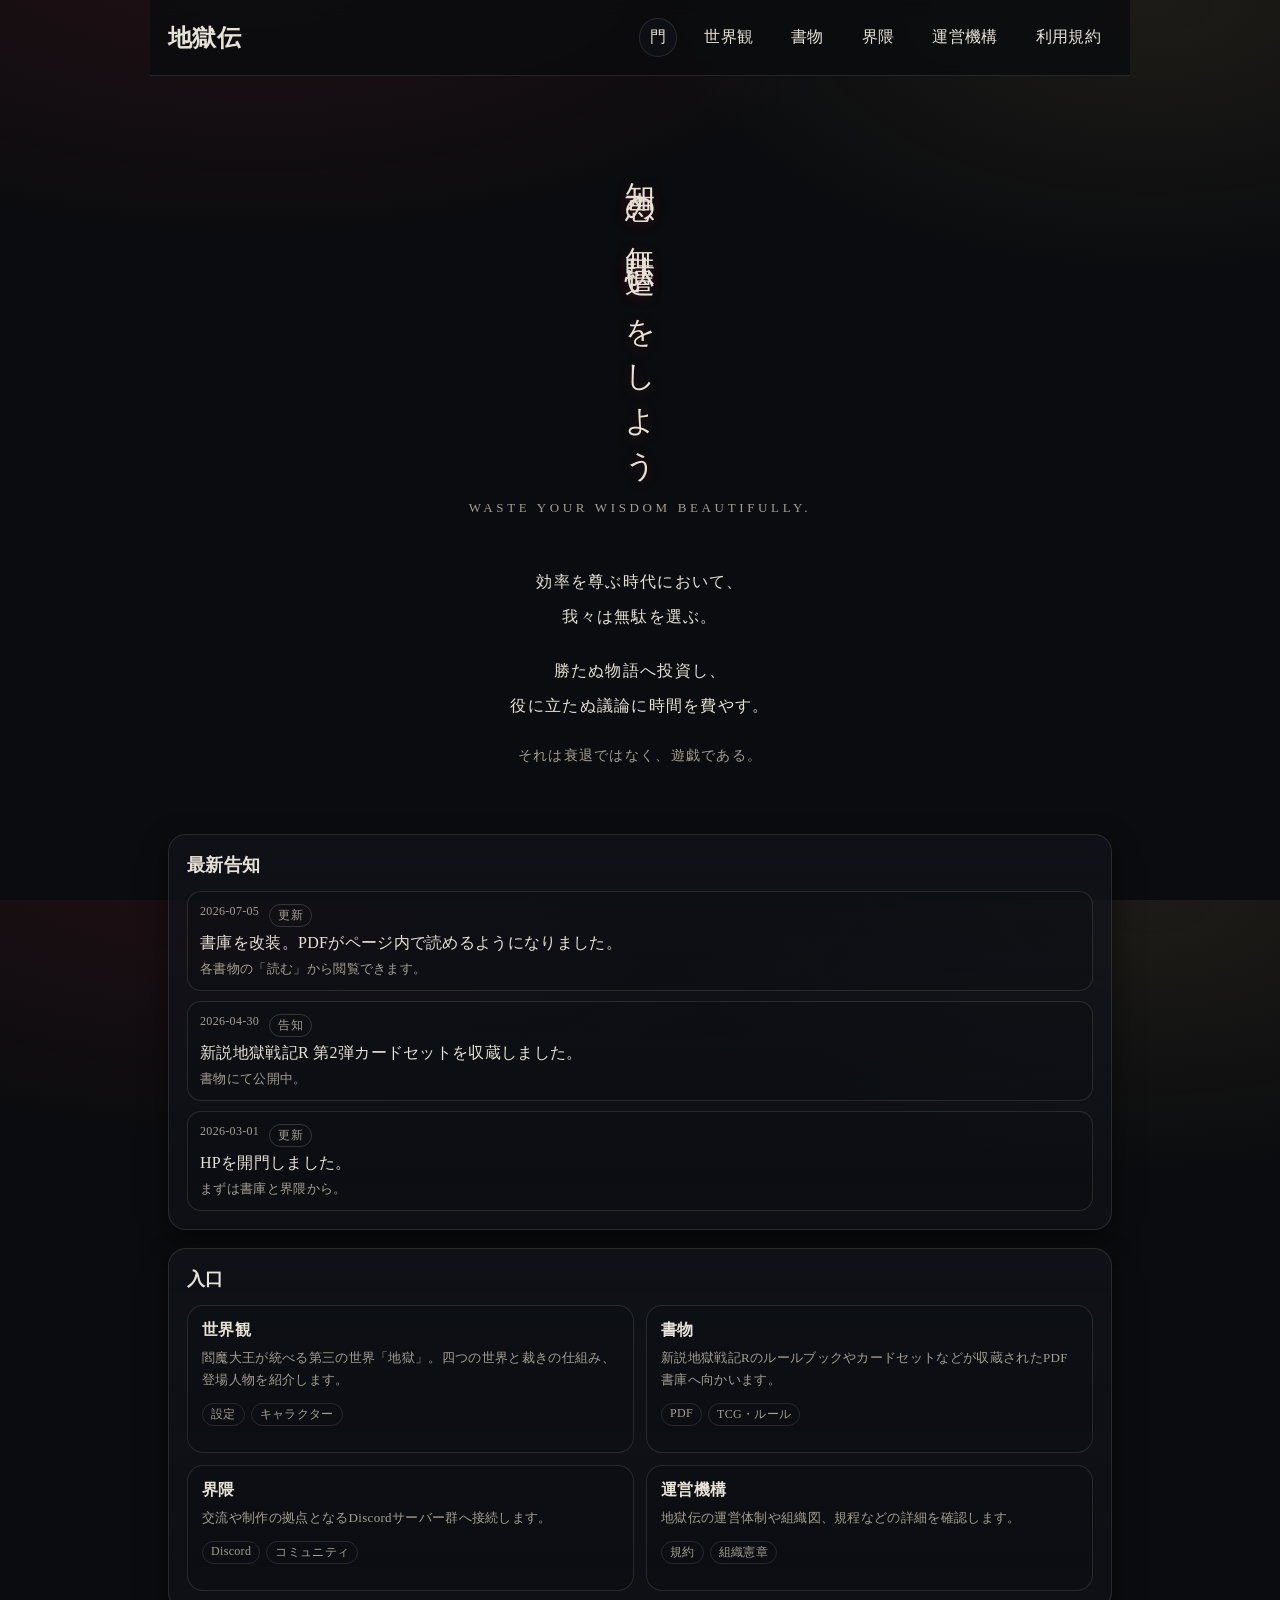
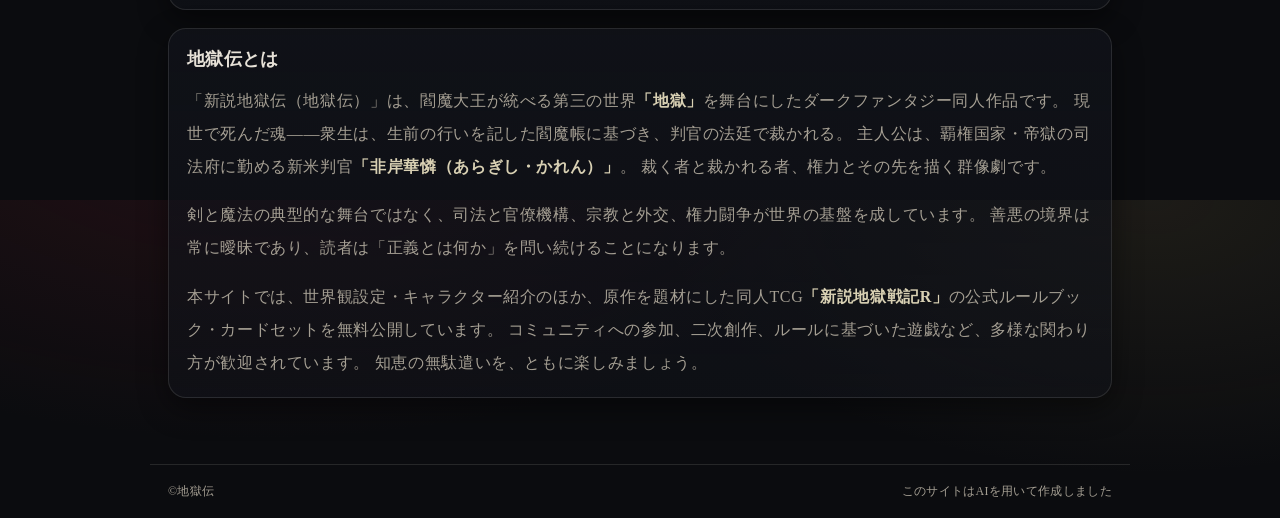
==== commit b5366227: "Add world page, in-page PDF viewer, and SEO improvements - Add world.html introducing the four world" ====
--- a/index.html
+++ b/index.html
@@ -4,21 +4,60 @@
 <head>
   <meta charset="utf-8">
   <meta name="viewport" content="width=device-width,initial-scale=1">
-  <title>地獄伝 Official Site</title>
-  <meta name="description" content="同人作品「地獄伝」の公式サイト。キャラクター紹介、世界観設定、小説を掲載。">
-  <meta name="keywords" content="地獄伝, 同人, 小説, ダークファンタジー, オリジナル作品">
+  <title>新説地獄伝（地獄伝）公式サイト｜ダークファンタジー小説・同人TCG「新説地獄戦記R」</title>
+  <meta name="description" content="ダークファンタジー同人作品「新説地獄伝」の公式サイト。閻魔大王が統べる地獄で衆生を裁く判官・非岸華憐の物語。世界観設定、小説、同人TCG「新説地獄戦記R」のルールブック・カードセットを無料公開。">
+  <meta name="keywords" content="新説地獄伝, 地獄伝, 新説地獄戦記R, 同人TCG, 同人, 小説, ダークファンタジー, 閻魔, 判官, 非岸華憐, オリジナル作品">
   <meta name="robots" content="index, follow">
   <link rel="canonical" href="https://jigokuden-official.vercel.app/">
   <meta property="og:type" content="website">
   <meta property="og:url" content="https://jigokuden-official.vercel.app/">
-  <meta property="og:title" content="地獄伝 Official Site">
-  <meta property="og:description" content="同人作品「地獄伝」の公式サイト。キャラクター紹介、世界観設定、小説を掲載。">
+  <meta property="og:site_name" content="新説地獄伝 公式サイト">
+  <meta property="og:title" content="新説地獄伝（地獄伝）公式サイト">
+  <meta property="og:description" content="ダークファンタジー同人作品「新説地獄伝」の公式サイト。世界観設定、小説、同人TCG「新説地獄戦記R」を無料公開。">
+  <meta property="og:image" content="https://jigokuden-official.vercel.app/images/favicon.jpeg">
   <meta property="og:locale" content="ja_JP">
   <meta name="twitter:card" content="summary">
-  <meta name="twitter:title" content="地獄伝 Official Site">
-  <meta name="twitter:description" content="同人作品「地獄伝」の公式サイト。キャラクター紹介、世界観設定、小説を掲載。">
+  <meta name="twitter:title" content="新説地獄伝（地獄伝）公式サイト">
+  <meta name="twitter:description" content="ダークファンタジー同人作品「新説地獄伝」の公式サイト。世界観設定、小説、同人TCG「新説地獄戦記R」を無料公開。">
+  <meta name="twitter:image" content="https://jigokuden-official.vercel.app/images/favicon.jpeg">
   <link rel="icon" href="images/favicon.jpeg">
   <link rel="stylesheet" href="assets/style.css">
+  <script type="application/ld+json">
+  {
+    "@context": "https://schema.org",
+    "@graph": [
+      {
+        "@type": "WebSite",
+        "@id": "https://jigokuden-official.vercel.app/#website",
+        "url": "https://jigokuden-official.vercel.app/",
+        "name": "新説地獄伝 公式サイト",
+        "alternateName": ["地獄伝", "新説地獄伝", "地獄伝 Official Site"],
+        "inLanguage": "ja"
+      },
+      {
+        "@type": "CreativeWorkSeries",
+        "@id": "https://jigokuden-official.vercel.app/#series",
+        "name": "新説地獄伝",
+        "alternateName": "地獄伝",
+        "genre": ["ダークファンタジー", "同人作品"],
+        "inLanguage": "ja",
+        "url": "https://jigokuden-official.vercel.app/world.html",
+        "description": "閻魔大王が統べる第三の世界「地獄」を舞台に、衆生を裁く判官・非岸華憐たちの権力闘争と裁きを描くダークファンタジー同人作品。"
+      },
+      {
+        "@type": "Game",
+        "@id": "https://jigokuden-official.vercel.app/#tcg",
+        "name": "真・新説地獄戦記R（リマスター）",
+        "alternateName": "新説地獄戦記R",
+        "genre": "トレーディングカードゲーム",
+        "inLanguage": "ja",
+        "url": "https://jigokuden-official.vercel.app/scroll.html",
+        "isPartOf": { "@id": "https://jigokuden-official.vercel.app/#series" },
+        "description": "新説地獄伝を原作とする同人TCG。権威を積み、法令カードと衆生カードで相手の魂20を削り切る対戦カードゲーム。ルールブックとカードセットを無料公開中。"
+      }
+    ]
+  }
+  </script>
 </head>
 
 <body>
@@ -26,9 +65,10 @@
   <div class="noise"></div>
 
   <header class="wrap header">
-    <div class="brand">地獄伝</div>
+    <a class="brand" href="index.html">地獄伝</a>
     <nav class="nav">
       <a href="index.html" aria-current="page">門</a>
+      <a href="world.html">世界観</a>
       <a href="scroll.html">書物</a>
       <a href="realms.html">界隈</a>
       <a href="order.html">運営機構</a>
@@ -39,7 +79,7 @@
   <main class="wrap">
 
     <section class="hero center">
-      <h1 class="vertical" style="font-weight:inherit; margin:0; font-size:inherit; letter-spacing:inherit;">
+      <h1 class="vertical" style="font-weight:normal; margin:0;">
         知恵の無駄遣いをしよう
       </h1>
       <div class="subtitle">
@@ -70,13 +110,21 @@
       <div class="panelHead">
         <h2>入口</h2>
       </div>
-      <div class="grid">
+      <div class="grid grid4">
+        <a class="card" href="world.html" style="display:block;">
+          <h3 class="title">世界観</h3>
+          <p class="desc">閻魔大王が統べる第三の世界「地獄」。四つの世界と裁きの仕組み、登場人物を紹介します。</p>
+          <div class="tags">
+            <span class="tag">設定</span>
+            <span class="tag">キャラクター</span>
+          </div>
+        </a>
         <a class="card" href="scroll.html" style="display:block;">
           <h3 class="title">書物</h3>
-          <p class="desc">地獄伝の物語やルールなどが収蔵されたPDF書庫へ向かいます。</p>
+          <p class="desc">新説地獄戦記Rのルールブックやカードセットなどが収蔵されたPDF書庫へ向かいます。</p>
           <div class="tags">
             <span class="tag">PDF</span>
-            <span class="tag">小説・ルール</span>
+            <span class="tag">TCG・ルール</span>
           </div>
         </a>
         <a class="card" href="realms.html" style="display:block;">
@@ -102,17 +150,19 @@
       <div class="panelHead">
         <h2>地獄伝とは</h2>
       </div>
-      <div style="margin-top:14px; line-height:1.9; color:var(--muted);">
-        <p style="margin:0 0 12px;">
-          「地獄伝」は、独自の世界観を持つダークファンタジー同人作品です。
-          死と再生、権力と反逆、神話と現実が交錯する深淵な世界で、複数のキャラクターたちが運命に抗い、あるいは流されながら生きる物語を描きます。
+      <div class="prose" style="color:var(--muted);">
+        <p>
+          「新説地獄伝（地獄伝）」は、閻魔大王が統べる第三の世界<strong>「地獄」</strong>を舞台にしたダークファンタジー同人作品です。
+          現世で死んだ魂――衆生は、生前の行いを記した閻魔帳に基づき、判官の法廷で裁かれる。
+          主人公は、覇権国家・帝獄の司法府に勤める新米判官<strong>「非岸華憐（あらぎし・かれん）」</strong>。
+          裁く者と裁かれる者、権力とその先を描く群像劇です。
         </p>
-        <p style="margin:0 0 12px;">
-          ジャンルはダークファンタジー。剣と魔法の典型的な舞台ではなく、腐敗した秩序・異形の存在・禁忌の知識が世界の基盤を成しています。
-          善悪の境界は常に曖昧であり、読者は何が正義かを問い続けることになります。
+        <p>
+          剣と魔法の典型的な舞台ではなく、司法と官僚機構、宗教と外交、権力闘争が世界の基盤を成しています。
+          善悪の境界は常に曖昧であり、読者は「正義とは何か」を問い続けることになります。
         </p>
-        <p style="margin:0;">
-          本サイトでは、地獄伝の世界観設定・キャラクター紹介・公式小説・TRPG ルールブックなどを公開しています。
+        <p>
+          本サイトでは、世界観設定・キャラクター紹介のほか、原作を題材にした同人TCG<strong>「新説地獄戦記R」</strong>の公式ルールブック・カードセットを無料公開しています。
           コミュニティへの参加、二次創作、ルールに基づいた遊戯など、多様な関わり方が歓迎されています。
           知恵の無駄遣いを、ともに楽しみましょう。
         </p>
--- a/assets/style.css
+++ b/assets/style.css
@@ -86,6 +86,49 @@
   padding: 52px 0 30px
 }
 
+.hero.center {
+  display: flex;
+  flex-direction: column;
+  align-items: center;
+  text-align: center;
+  padding: 64px 0 40px;
+}
+
+/* 縦書きの標語 */
+.vertical {
+  writing-mode: vertical-rl;
+  text-orientation: upright;
+  font-size: 30px;
+  letter-spacing: .34em;
+  line-height: 1.6;
+  color: var(--text);
+  text-shadow: 0 2px 12px rgba(122, 31, 43, .35);
+}
+
+.subtitle {
+  margin-top: 26px;
+  color: var(--muted);
+  font-size: 13px;
+  letter-spacing: .28em;
+  text-transform: uppercase;
+}
+
+.manifestoBlock {
+  text-align: center;
+  padding: 8px 0 26px;
+  line-height: 2.2;
+  letter-spacing: .08em;
+}
+
+.manifestoBlock p {
+  margin: 0 0 18px;
+}
+
+.manifestoBlock .small {
+  color: var(--muted);
+  font-size: 14px;
+}
+
 .slogan {
   font-size: 42px;
   margin: 0 0 14px;
@@ -196,6 +239,49 @@
   gap: 12px;
 }
 
+.grid.grid4 {
+  grid-template-columns: repeat(2, 1fr);
+}
+
+/* 世界観などの読み物 */
+.lead {
+  margin: 14px 0 4px;
+  line-height: 2.1;
+  letter-spacing: .06em;
+}
+
+.prose {
+  margin-top: 14px;
+  line-height: 2.05;
+  letter-spacing: .04em;
+  color: var(--text);
+}
+
+.prose p {
+  margin: 0 0 16px;
+}
+
+.prose p:last-child {
+  margin-bottom: 0;
+}
+
+.prose strong {
+  color: #d8d0b3;
+  font-weight: bold;
+}
+
+.prose em {
+  font-style: normal;
+  color: #d4b5ba;
+}
+
+.item .itemBody {
+  margin-top: 8px;
+  line-height: 1.9;
+  color: var(--muted);
+  font-size: 14px;
+}
+
 .card {
   padding: 14px;
   border-radius: 16px;
@@ -250,6 +336,98 @@
   background: rgba(122, 31, 43, .26)
 }
 
+button.btn {
+  color: var(--text);
+  font-family: inherit;
+  font-size: 14px;
+  letter-spacing: inherit;
+  cursor: pointer;
+}
+
+.btn.ghost {
+  border-color: var(--line);
+  background: rgba(11, 12, 15, .35);
+}
+
+.btn.ghost:hover {
+  background: rgba(231, 226, 216, .06);
+}
+
+/* PDFビューア */
+.viewerOverlay {
+  display: none;
+  position: fixed;
+  inset: 0;
+  z-index: 100;
+  background: rgba(4, 5, 7, .82);
+  backdrop-filter: blur(4px);
+  padding: 3vh 3vw;
+}
+
+.viewerOverlay.open {
+  display: flex;
+}
+
+.viewerBox {
+  display: flex;
+  flex-direction: column;
+  width: 100%;
+  max-width: 960px;
+  margin: 0 auto;
+  border: 1px solid var(--line);
+  border-radius: 16px;
+  overflow: hidden;
+  background: var(--paper);
+  box-shadow: var(--shadow);
+}
+
+.viewerHead {
+  display: flex;
+  align-items: center;
+  justify-content: space-between;
+  gap: 10px;
+  padding: 10px 14px;
+  border-bottom: 1px solid var(--line);
+}
+
+.viewerTitle {
+  font-size: 14px;
+  overflow: hidden;
+  text-overflow: ellipsis;
+  white-space: nowrap;
+}
+
+.viewerActions {
+  display: flex;
+  gap: 8px;
+  flex-shrink: 0;
+}
+
+.viewerBtn {
+  padding: 6px 10px;
+  font-size: 12px;
+  border-radius: 10px;
+}
+
+.viewerFrame {
+  flex: 1;
+  width: 100%;
+  border: 0;
+  background: #3a3d46;
+}
+
+@media (max-width: 600px) {
+  .viewerOverlay {
+    padding: 0;
+  }
+
+  .viewerBox {
+    border-radius: 0;
+    border: 0;
+    max-width: none;
+  }
+}
+
 .note {
   margin: 10px 4px 0;
   color: var(--muted);
@@ -304,6 +482,14 @@
   /* ヒーロー */
   .slogan {
     font-size: 24px;
+  }
+
+  .vertical {
+    font-size: 22px;
+  }
+
+  .hero.center {
+    padding: 40px 0 24px;
   }
 
   .hero {
